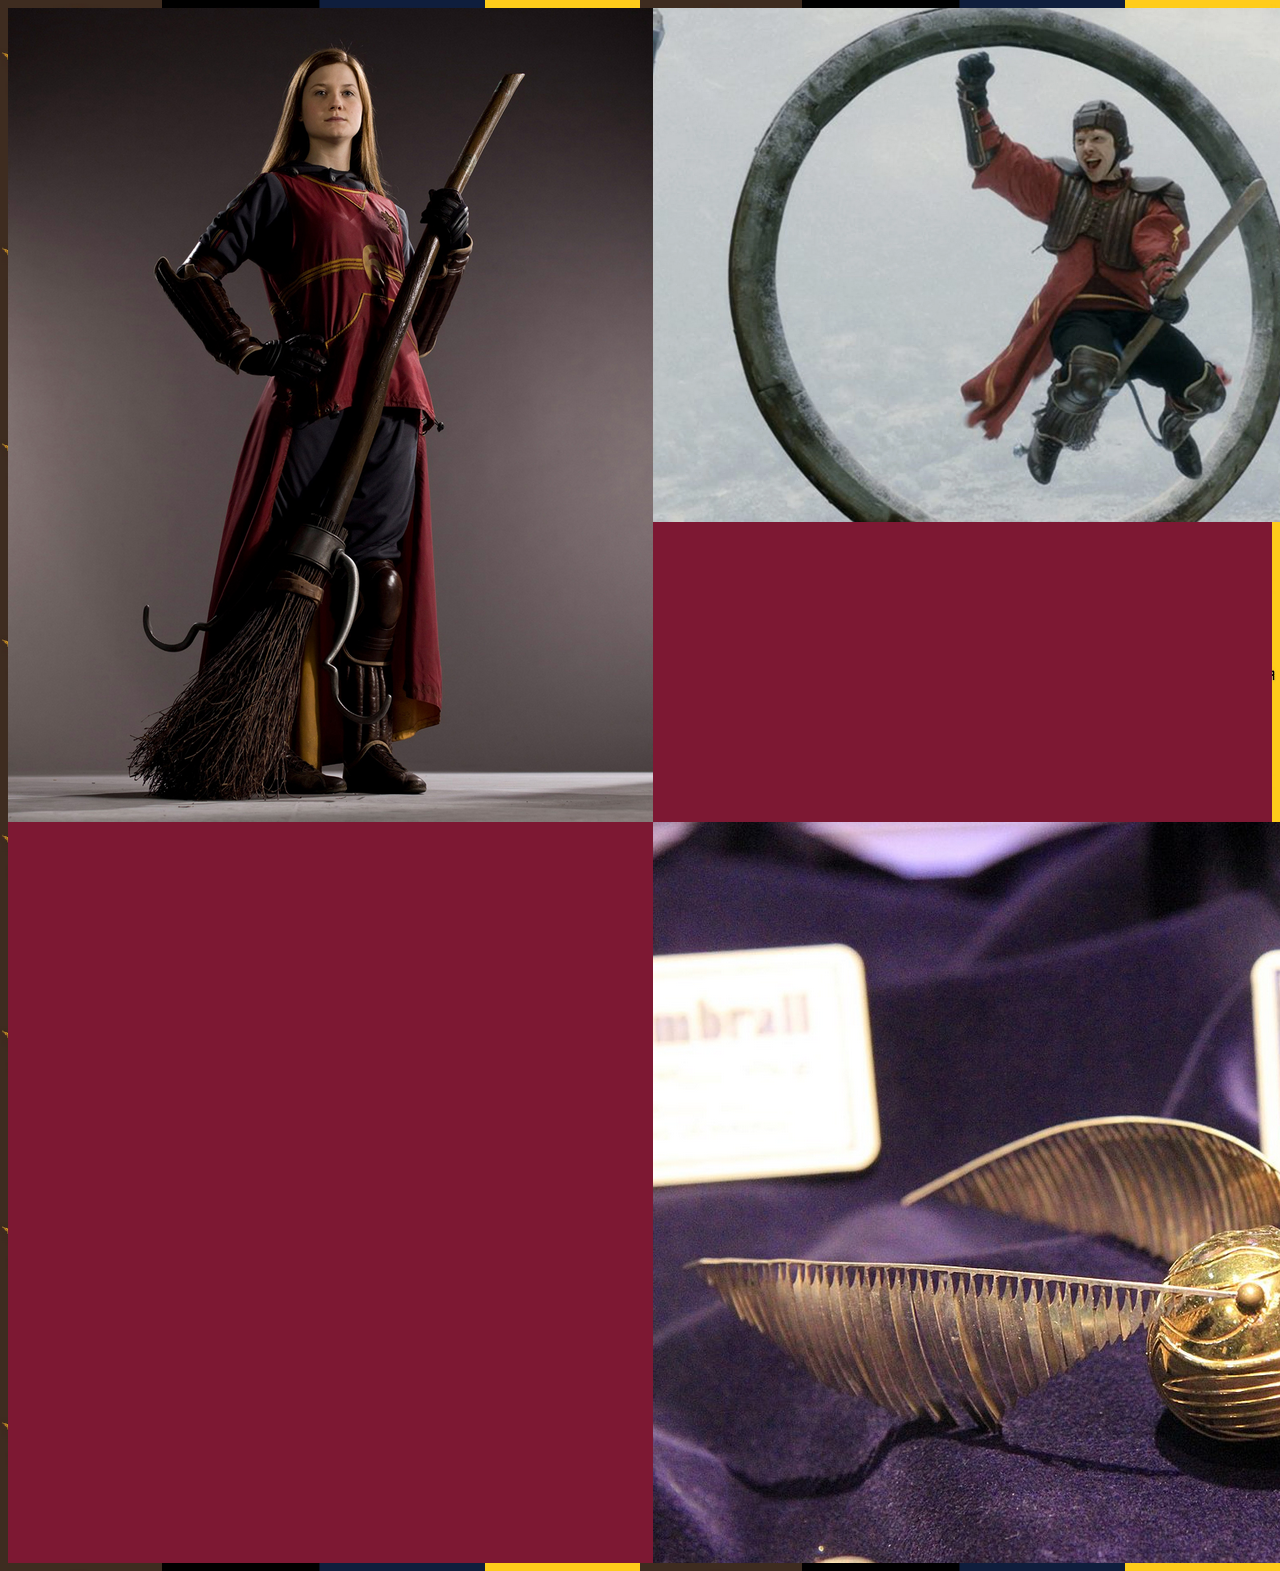
==== Javascript_Feladat_3/index.html @ c0f159cb "first commit" ====
<!DOCTYPE html>
<html lang="en">
<head>
    <meta charset="UTF-8">
    <meta http-equiv="X-UA-Compatible" content="IE=edge">
    <meta name="viewport" content="width=device-width, initial-scale=1.0">
    <title>Quidditch</title>
    <link rel="stylesheet" href="style.css">
</head>
<body>
    <div class="container">
        <div class="littlecontainer">
            <img class="nagy" src="img/2.png" alt="nagy">
            <img class="kicsi1" src="img/1.png" alt="n">
            <img class="kicsi2" src="img/3.png" alt="na">
            <img class="kicsi3" src="img/4.png" alt="nag">
            <img class="kicsi4" src="img/5.png" alt="agy">
            <img class="kicsi5" src="img/6.png" alt="gy">
            <img class="kicsi6" src="img/7.png" alt="y">

        </div>


    </div>

    

    <script src="java.js"></script>
</body>
</html>
---- Javascript_Feladat_3/style.css ----
body{
    background-image: url(img/background.png);
    background-repeat: repeat;
    background-size: 50%;
}

.container{
    background-color: rgb(125, 24, 51);
    
}

.littlecontainer{
    display: grid;
    grid-template-columns: 10rem, 10rem, 10rem, 10rem;
    grid-template-rows: 10rem, 10rem;
}

.nagy{
    grid-column-start: 1;
    grid-column-end: 1;
    grid-row-start: 1;
    grid-row-end: 2;
    
}

.kicsi1{
    grid-column-start: 2;
    grid-column-end: 2;
    grid-row-start: 1;
    grid-row-end: 1;
    
}

.kicsi2{
    grid-column-start: 2;
    grid-column-end: 2;
    grid-row-start: 2;
    grid-row-end: 2;
    
}

.kicsi3{
    grid-column-start: 3;
    grid-column-end: 3;
    grid-row-start: 1;
    grid-row-end: 1;
    
}

.kicsi4{
    grid-column-start: 3;
    grid-column-end: 3;
    grid-row-start: 2;
    grid-row-end: 2;
    
}

.kicsi5{
    grid-column-start: 4;
    grid-column-end: 4;
    grid-row-start: 1;
    grid-row-end: 1;
    
}

.kicsi6{
    grid-column-start: 4;
    grid-column-end: 4;
    grid-row-start: 2;
    grid-row-end: 2;
    
}
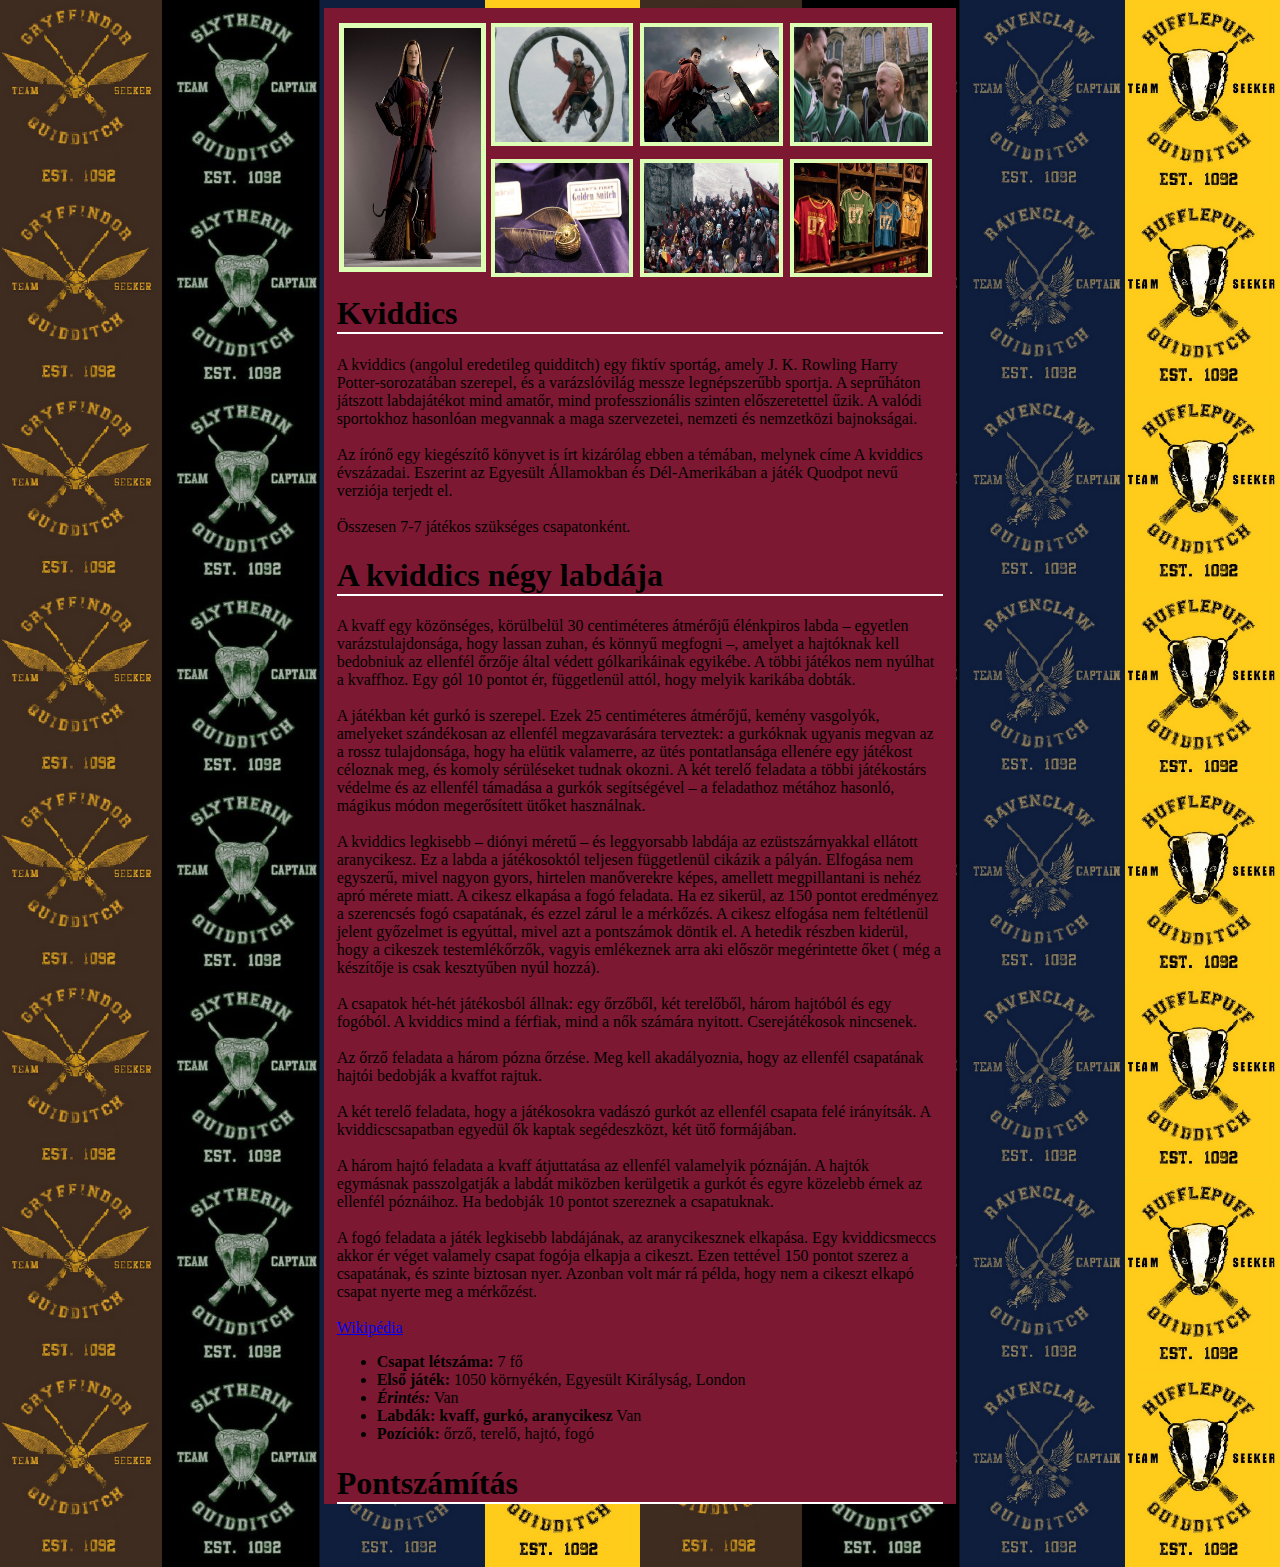
==== commit f52a8445: "html" ====
--- a/Javascript_Feladat_3/index.html
+++ b/Javascript_Feladat_3/index.html
@@ -20,6 +20,64 @@
 
         </div>
 
+        <div class="masodikdiv">
+            <h1>
+                Kviddics
+            </h1>
+            <p>
+                A kviddics (angolul eredetileg quidditch) egy fiktív sportág, amely J. K. Rowling Harry Potter-sorozatában szerepel, és a varázslóvilág messze legnépszerűbb sportja. A seprűháton játszott labdajátékot mind amatőr, mind professzionális szinten előszeretettel űzik. A valódi sportokhoz hasonlóan megvannak a maga szervezetei, nemzeti és nemzetközi bajnokságai.
+<br><br>
+Az írónő egy kiegészítő könyvet is írt kizárólag ebben a témában, melynek címe A kviddics évszázadai. Eszerint az Egyesült Államokban és Dél-Amerikában a játék Quodpot nevű verziója terjedt el.
+<br><br>
+Összesen 7-7 játékos szükséges csapatonként.
+            </p>
+            <h1>
+                A kviddics négy labdája 
+            </h1>
+            <p>
+                A kvaff egy közönséges, körülbelül 30 centiméteres átmérőjű élénkpiros labda – egyetlen varázstulajdonsága, hogy lassan zuhan, és könnyű megfogni –, amelyet a hajtóknak kell bedobniuk az ellenfél őrzője által védett gólkarikáinak egyikébe. A többi játékos nem nyúlhat a kvaffhoz. Egy gól 10 pontot ér, függetlenül attól, hogy melyik karikába dobták.
+<br><br>
+A játékban két gurkó is szerepel. Ezek 25 centiméteres átmérőjű, kemény vasgolyók, amelyeket szándékosan az ellenfél megzavarására terveztek: a gurkóknak ugyanis megvan az a rossz tulajdonsága, hogy ha elütik valamerre, az ütés pontatlansága ellenére egy játékost céloznak meg, és komoly sérüléseket tudnak okozni. A két terelő feladata a többi játékostárs védelme és az ellenfél támadása a gurkók segítségével – a feladathoz métához hasonló, mágikus módon megerősített ütőket használnak.
+<br><br>
+A kviddics legkisebb – diónyi méretű – és leggyorsabb labdája az ezüstszárnyakkal ellátott aranycikesz. Ez a labda a játékosoktól teljesen függetlenül cikázik a pályán. Elfogása nem egyszerű, mivel nagyon gyors, hirtelen manőverekre képes, amellett megpillantani is nehéz apró mérete miatt. A cikesz elkapása a fogó feladata. Ha ez sikerül, az 150 pontot eredményez a szerencsés fogó csapatának, és ezzel zárul le a mérkőzés. A cikesz elfogása nem feltétlenül jelent győzelmet is egyúttal, mivel azt a pontszámok döntik el. A hetedik részben kiderül, hogy a cikeszek testemlékőrzők, vagyis emlékeznek arra aki először megérintette őket ( még a készítője is csak kesztyűben nyúl hozzá).
+<br><br>
+A csapatok hét-hét játékosból állnak: egy őrzőből, két terelőből, három hajtóból és egy fogóból. A kviddics mind a férfiak, mind a nők számára nyitott. Cserejátékosok nincsenek.
+<br><br>
+Az őrző feladata a három pózna őrzése. Meg kell akadályoznia, hogy az ellenfél csapatának hajtói bedobják a kvaffot rajtuk.
+<br><br>
+A két terelő feladata, hogy a játékosokra vadászó gurkót az ellenfél csapata felé irányítsák. A kviddicscsapatban egyedül ők kaptak segédeszközt, két ütő formájában.
+<br><br>
+A három hajtó feladata a kvaff átjuttatása az ellenfél valamelyik póznáján. A hajtók egymásnak passzolgatják a labdát miközben kerülgetik a gurkót és egyre közelebb érnek az ellenfél póznáihoz. Ha bedobják 10 pontot szereznek a csapatuknak.
+<br><br>
+A fogó feladata a játék legkisebb labdájának, az aranycikesznek elkapása. Egy kviddicsmeccs akkor ér véget valamely csapat fogója elkapja a cikeszt. Ezen tettével 150 pontot szerez a csapatának, és szinte biztosan nyer. Azonban volt már rá példa, hogy nem a cikeszt elkapó csapat nyerte meg a mérkőzést.
+<br><br>
+           <a href="https://hu.wikipedia.org/wiki/Kviddics"> Wikipédia</a>
+            </p>
+
+            <ul>
+                <li>
+                   <b> Csapat létszáma:</b> 7 fő
+                </li>
+                <li>
+                   <b>Első játék:</b> 1050 környékén, Egyesült Királyság, London
+                </li>
+                <li>
+                   <i><b> Érintés:</b></i> Van
+                </li>
+                <li>
+                  <b> Labdák: kvaff, gurkó, aranycikesz</b>  Van
+                </li>
+                <li>
+                   <b> Pozíciók:</b>  őrző, terelő, hajtó, fogó
+                </li>
+            </ul>
+
+            <h1>
+                Pontszámítás
+            </h1>
+
+        </div>
+
 
     </div>
 
--- a/Javascript_Feladat_3/style.css
+++ b/Javascript_Feladat_3/style.css
@@ -6,21 +6,27 @@
 
 .container{
     background-color: rgb(125, 24, 51);
-    
+    width: 50%;
+   margin-left: 25%;
 }
 
 .littlecontainer{
     display: grid;
-    grid-template-columns: 10rem, 10rem, 10rem, 10rem;
-    grid-template-rows: 10rem, 10rem;
+    grid-template-columns: 20%, 20%, 20%, 20%;
+    grid-template-rows: 20%, 20%;
+    width: 95%;
+    
 }
 
 .nagy{
     grid-column-start: 1;
-    grid-column-end: 1;
+    grid-column-end: 2;
     grid-row-start: 1;
-    grid-row-end: 2;
-    
+    grid-row-end: 3;
+    width: 90%;
+    height: 90%;
+    border: 5px rgb(220, 255, 181) solid;
+    margin: 10%;
 }
 
 .kicsi1{
@@ -28,7 +34,10 @@
     grid-column-end: 2;
     grid-row-start: 1;
     grid-row-end: 1;
-    
+    width: 90%;
+    height: 85%;
+    margin: 10%;
+    border: 4px rgb(220, 255, 181) solid;
 }
 
 .kicsi2{
@@ -36,7 +45,10 @@
     grid-column-end: 2;
     grid-row-start: 2;
     grid-row-end: 2;
-    
+    width: 90%;
+    height: 85%;
+    margin: 10%;
+    border: 4px rgb(220, 255, 181) solid;
 }
 
 .kicsi3{
@@ -44,7 +56,10 @@
     grid-column-end: 3;
     grid-row-start: 1;
     grid-row-end: 1;
-    
+    width: 90%;
+    height: 85%;
+    margin: 10%;
+    border: 4px rgb(220, 255, 181) solid;
 }
 
 .kicsi4{
@@ -52,7 +67,10 @@
     grid-column-end: 3;
     grid-row-start: 2;
     grid-row-end: 2;
-    
+    width: 90%;
+    height: 85%;
+    margin: 10%;
+    border: 4px rgb(220, 255, 181) solid;
 }
 
 .kicsi5{
@@ -60,7 +78,10 @@
     grid-column-end: 4;
     grid-row-start: 1;
     grid-row-end: 1;
-    
+    width: 90%;
+    height: 85%;
+    margin: 10%;
+    border: 4px rgb(220, 255, 181) solid;
 }
 
 .kicsi6{
@@ -68,5 +89,18 @@
     grid-column-end: 4;
     grid-row-start: 2;
     grid-row-end: 2;
-    
+    width: 90%;
+    height: 85%;
+    margin: 10%;
+    border: 4px rgb(220, 255, 181) solid;
 }
+
+h1{
+    border-bottom: 2px rgb(255, 255, 255) solid;
+}
+
+.masodikdiv{
+    width: 96%;
+    margin-left: 2%;
+    margin-bottom: 10%;
+}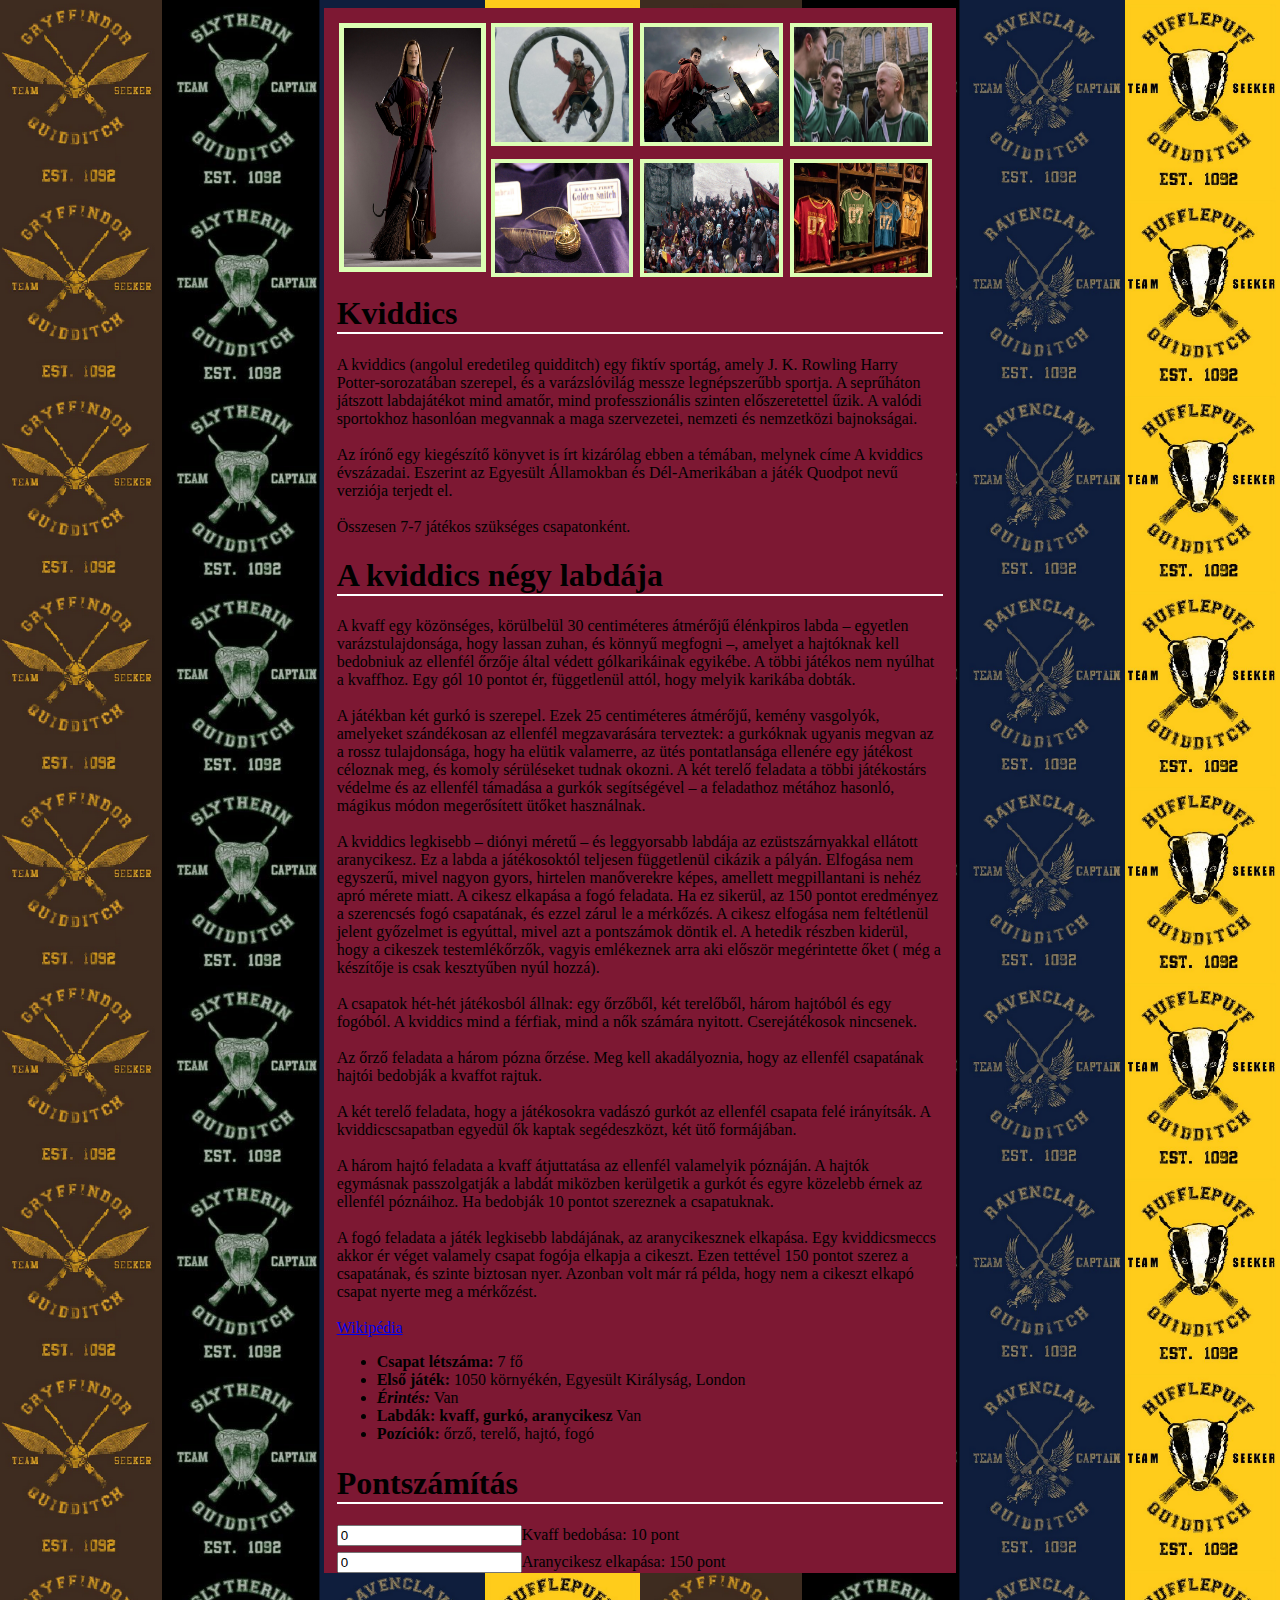
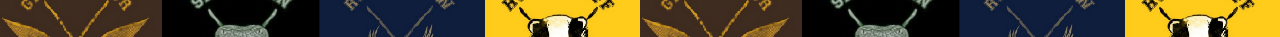
==== commit a40d06c4: "let" ====
--- a/Javascript_Feladat_3/index.html
+++ b/Javascript_Feladat_3/index.html
@@ -76,12 +76,15 @@
                 Pontszámítás
             </h1>
 
+            <div class="margin">
+            <input type="number" value="0" id="myInput" >Kvaff bedobása: 10 pont
         </div>
 
+            <input type="number" value="0" id="myin" >Aranycikesz elkapása: 150 pont
+            
 
+        </div>
     </div>
-
-    
 
     <script src="java.js"></script>
 </body>
--- a/Javascript_Feladat_3/style.css
+++ b/Javascript_Feladat_3/style.css
@@ -103,4 +103,6 @@
     width: 96%;
     margin-left: 2%;
     margin-bottom: 10%;
-}+}
+
+.margin{margin-bottom: 1%;}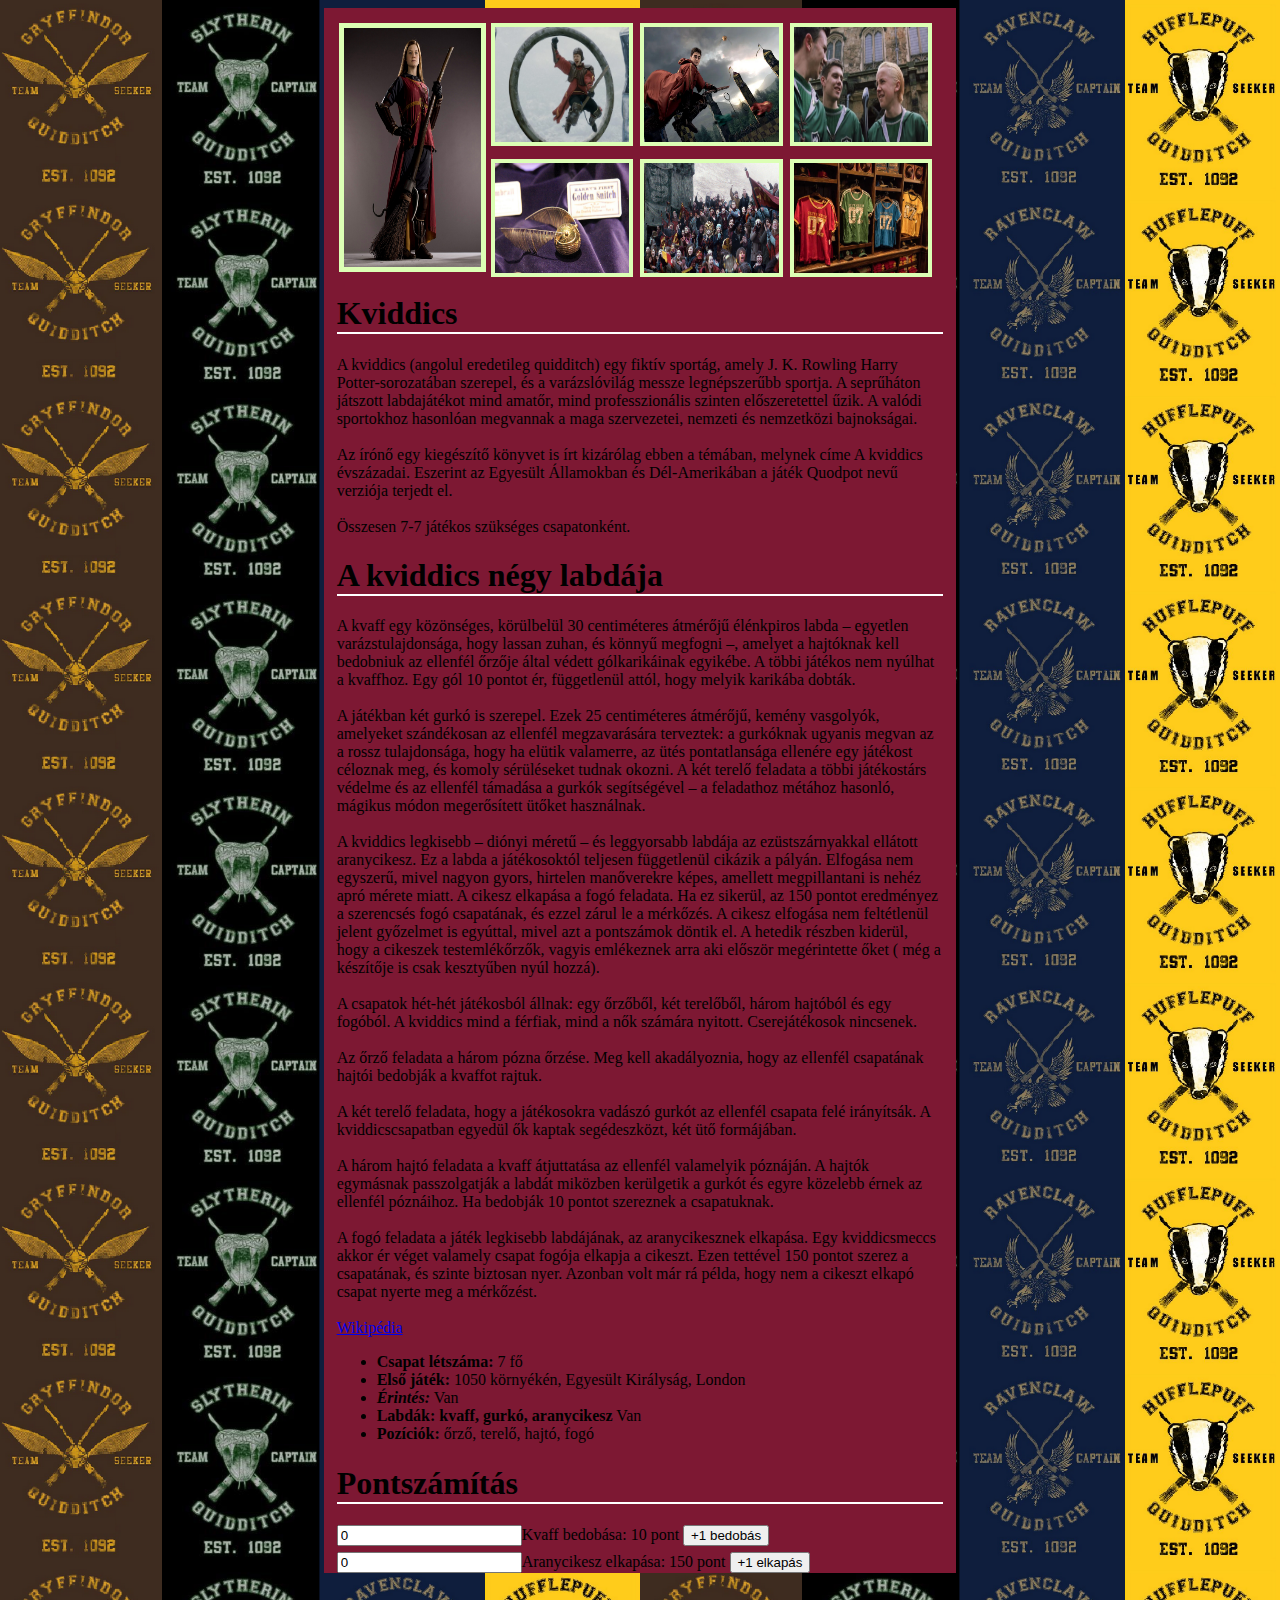
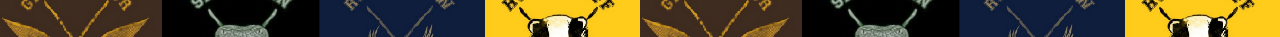
==== commit c73e66f0: "hááááááááát" ====
--- a/Javascript_Feladat_3/index.html
+++ b/Javascript_Feladat_3/index.html
@@ -77,15 +77,16 @@
             </h1>
 
             <div class="margin">
-            <input type="number" value="0" id="myInput" >Kvaff bedobása: 10 pont
+            <input type="number"  id="myInput" >Kvaff bedobása: 10 pont 
+            <button id="bedobas">+1 bedobás</button>
         </div>
 
-            <input type="number" value="0" id="myin" >Aranycikesz elkapása: 150 pont
-            
+            <input type="number" id="myin" >Aranycikesz elkapása: 150 pont
+            <button id="elkap">+1 elkapás</button>
 
         </div>
     </div>
 
-    <script src="java.js"></script>
+    <script src="szamol.js"></script>
 </body>
 </html>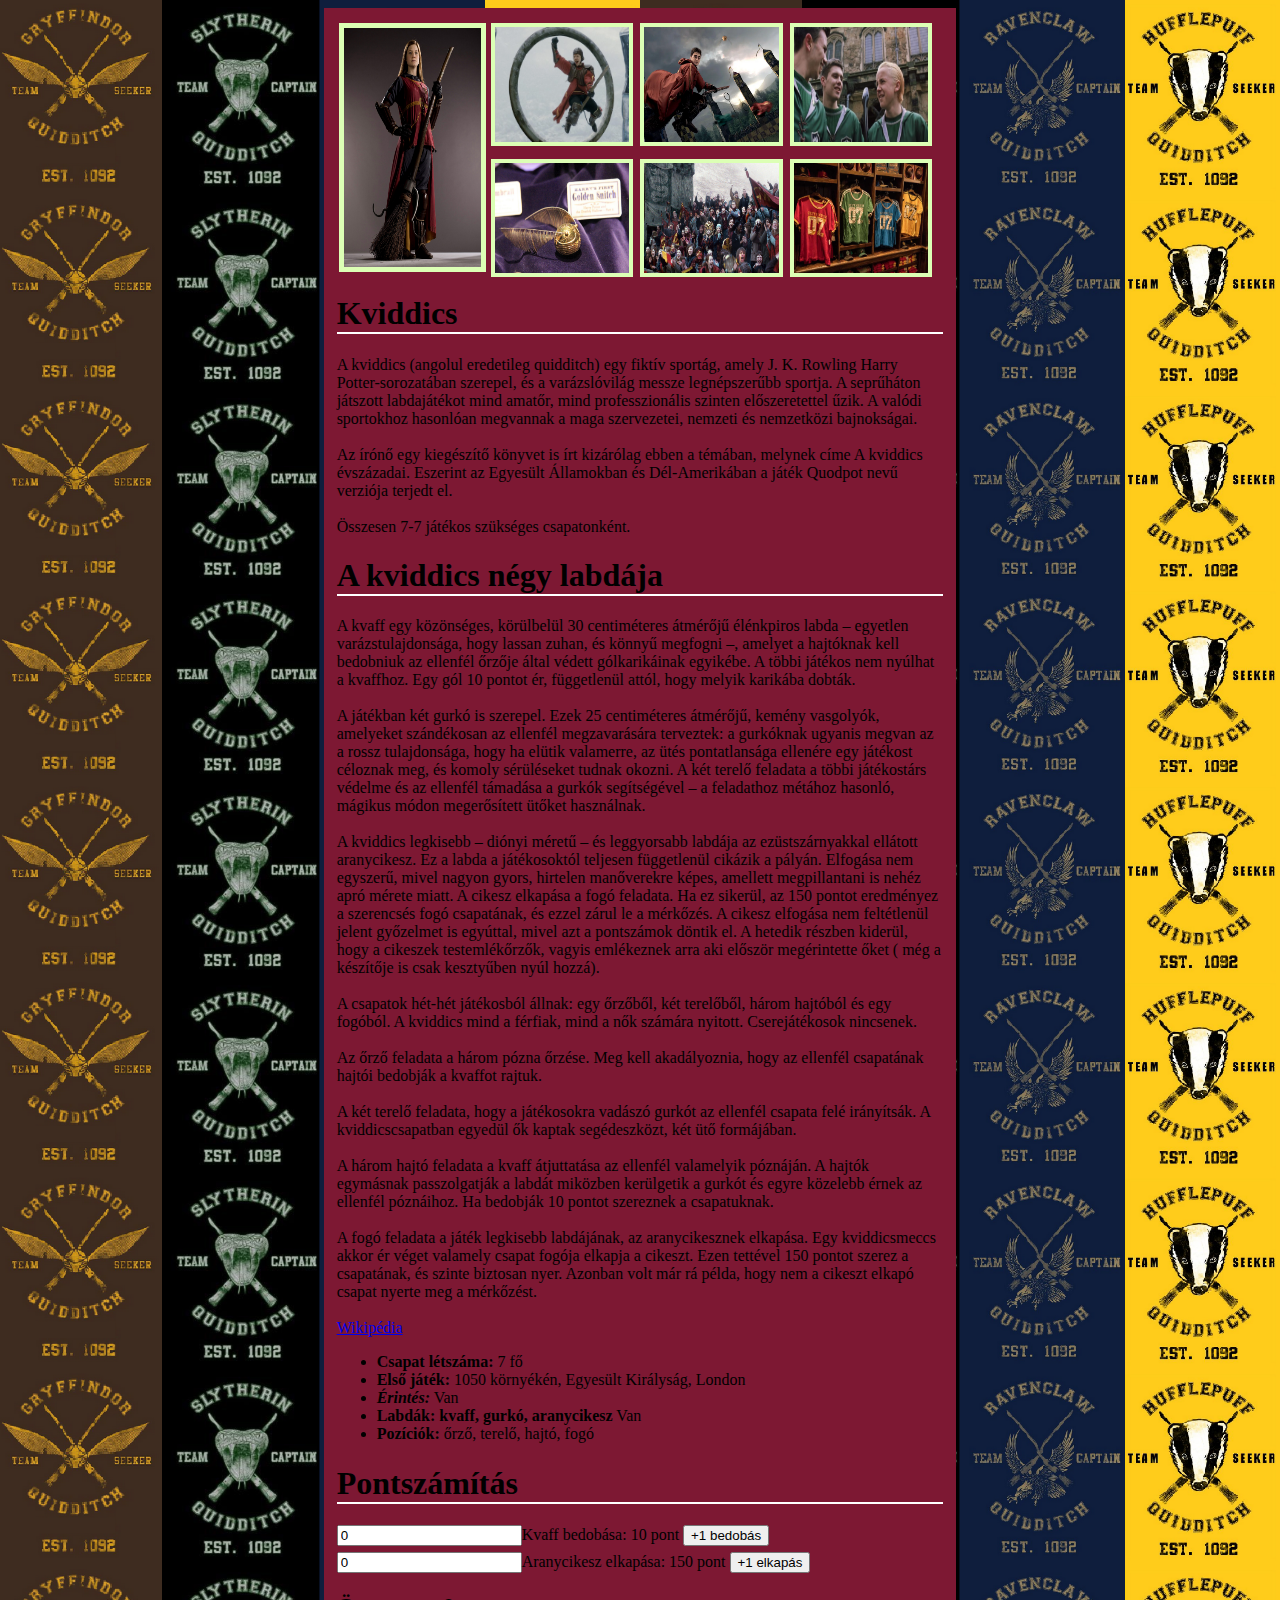
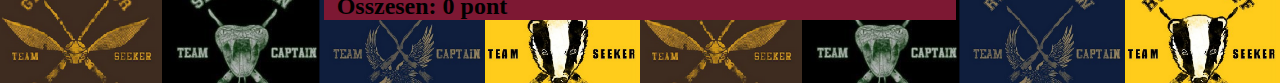
==== commit 007f738c: "összesen" ====
--- a/Javascript_Feladat_3/index.html
+++ b/Javascript_Feladat_3/index.html
@@ -84,6 +84,8 @@
             <input type="number" id="myin" >Aranycikesz elkapása: 150 pont
             <button id="elkap">+1 elkapás</button>
 
+            <h2 id="h2">Összesen: 0 pont</h2>
+
         </div>
     </div>
 
